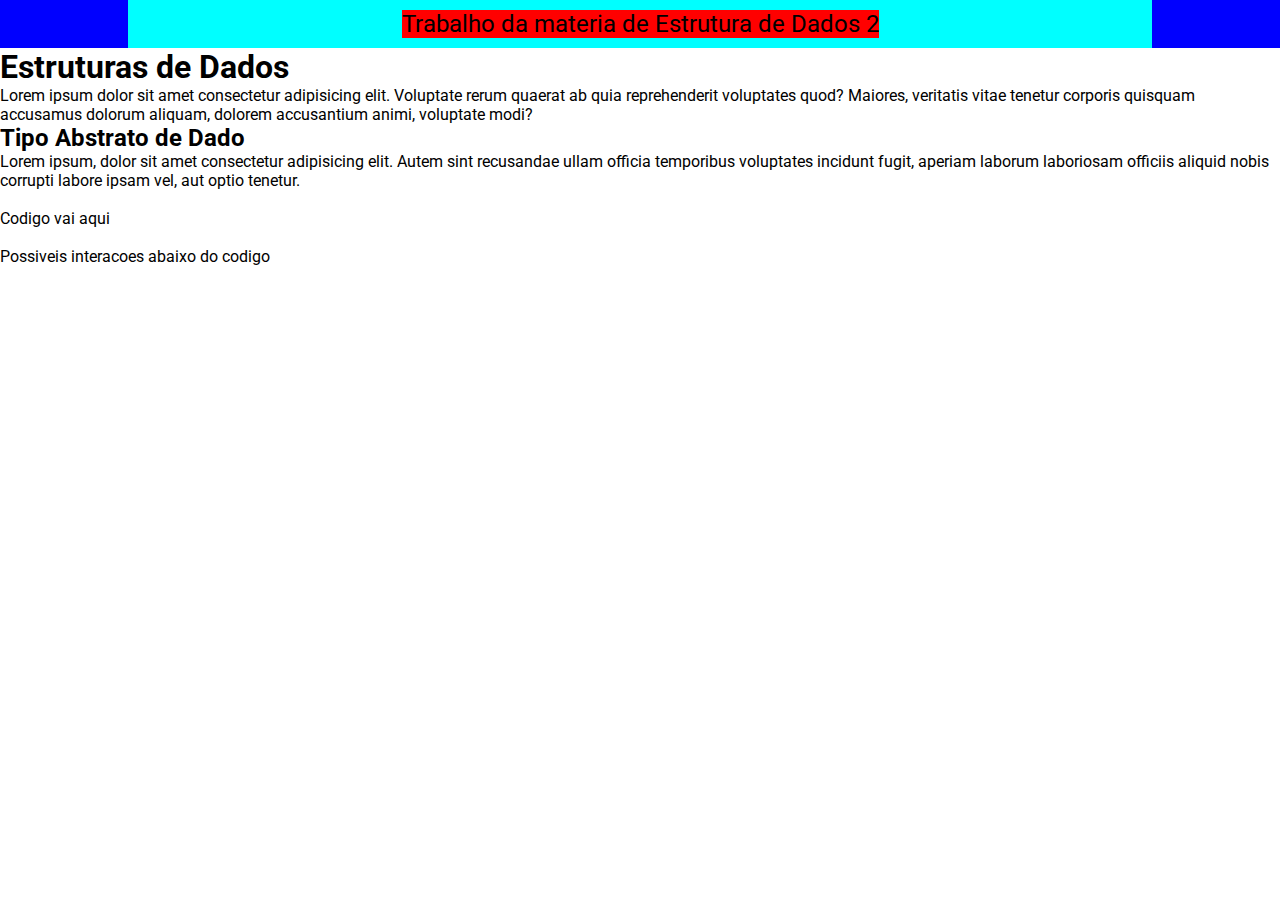
==== index.html @ 2c568358 "Change header structure and start styling" ====
<!DOCTYPE html>
<html lang="pt-BR">
<head>
    <meta charset="UTF-8">
    <meta name="viewport" content="width=device-width, initial-scale=1.0">
    <title>Estruturas de Dados</title>
    <link rel="stylesheet" href="style.css">
</head>
<body>
    <div class="header">
        <div class="container">
            <p class="title">Trabalho da materia de Estrutura de Dados 2</p>
        </div>
    </div>

    <div class="hero-container">
        <div class="hero">
            <h1>Estruturas de Dados</h1>
            <p>Lorem ipsum dolor sit amet consectetur adipisicing elit. Voluptate rerum quaerat ab quia reprehenderit voluptates quod? Maiores, veritatis vitae tenetur corporis quisquam accusamus dolorum aliquam, dolorem accusantium animi, voluptate modi?</p>
        </div>
    </div>

    <div class="adt-container">
        <!-- From now on, left includes the theory -->
        <div class="left">
            <h2>Tipo Abstrato de Dado</h2>
            <p>Lorem ipsum, dolor sit amet consectetur adipisicing elit. Autem sint recusandae ullam officia temporibus voluptates incidunt fugit, aperiam laborum laboriosam officiis aliquid nobis corrupti labore ipsam vel, aut optio tenetur.</p>
        </div>

        <!-- From now on, right includes the practice (code implementation with interactables?) -->
        <div class="right">
            <pre><code class="code">
Codigo vai aqui
            </code></pre>
            <p>Possiveis interacoes abaixo do codigo</p>
        </div>
    </div>
</body>
</html>
---- style.css ----
@import url('https://fonts.googleapis.com/css2?family=Roboto&display=swap');

* {
	font-family: 'Roboto', sans-serif;
	box-sizing: border-box;
	margin: 0;
}

body {
	display: flex;
	flex-direction: column;
}

.header {
	justify-content: center;
	padding: 0 10%;
	background-color: blue;

	.container {
		display: flex;
		justify-content: center;
		padding: 10px;
		background-color: aqua;

		.title {
			font-size: 24px;
			background-color: red;
		}
	}

}
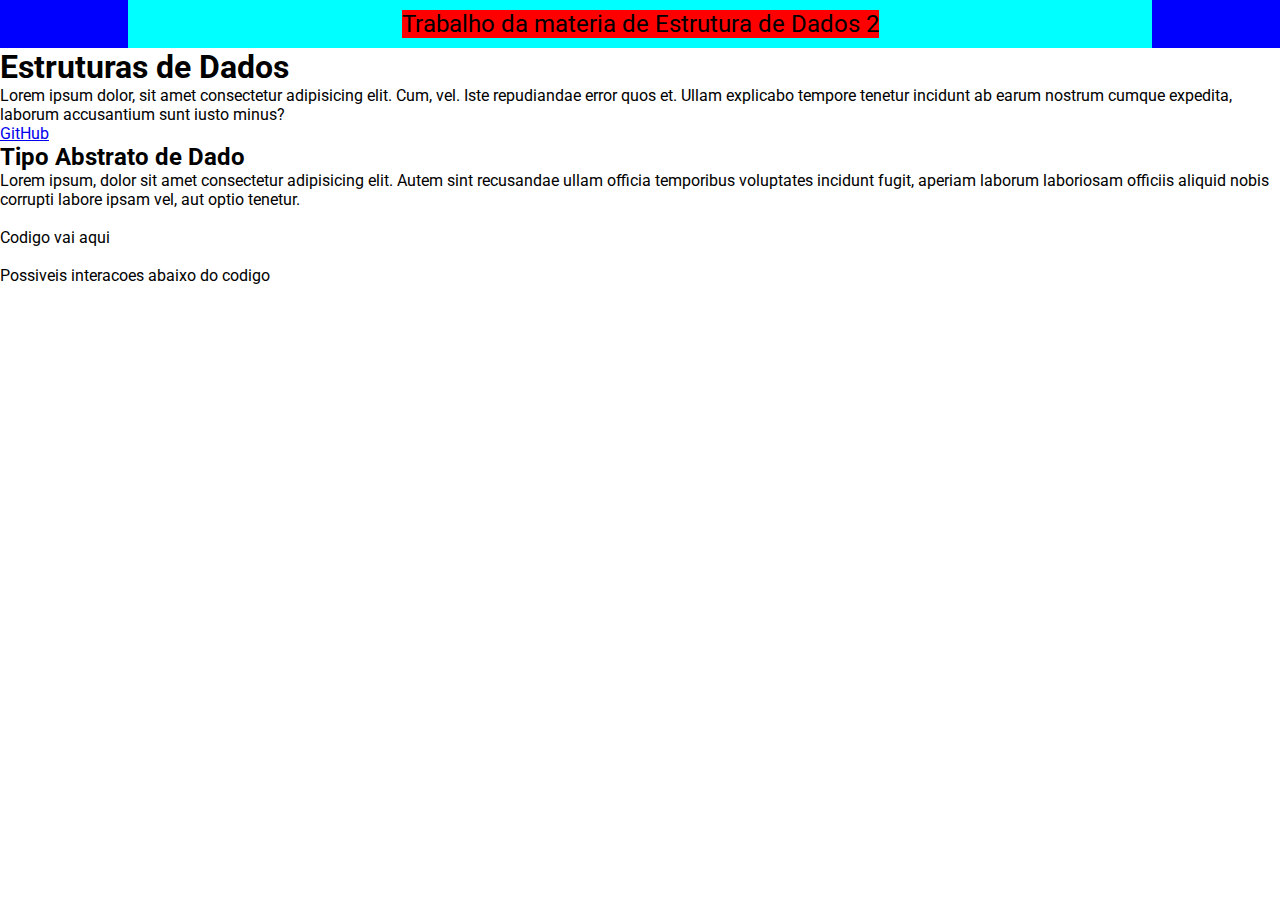
==== commit 4af400b5: "Change hero structure" ====
--- a/index.html
+++ b/index.html
@@ -13,14 +13,15 @@
         </div>
     </div>
 
-    <div class="hero-container">
-        <div class="hero">
-            <h1>Estruturas de Dados</h1>
-            <p>Lorem ipsum dolor sit amet consectetur adipisicing elit. Voluptate rerum quaerat ab quia reprehenderit voluptates quod? Maiores, veritatis vitae tenetur corporis quisquam accusamus dolorum aliquam, dolorem accusantium animi, voluptate modi?</p>
+    <div class="hero">
+        <div class="container">
+            <h1 class="title">Estruturas de Dados</h1>
+            <p class="subtext">Lorem ipsum dolor, sit amet consectetur adipisicing elit. Cum, vel. Iste repudiandae error quos et. Ullam explicabo tempore tenetur incidunt ab earum nostrum cumque expedita, laborum accusantium sunt iusto minus?</p>
+            <a class="github" href="https://github.com/OverlineJunior/data-structures-site">GitHub</a>
         </div>
     </div>
 
-    <div class="adt-container">
+    <div class="tad">
         <!-- From now on, left includes the theory -->
         <div class="left">
             <h2>Tipo Abstrato de Dado</h2>
--- a/style.css
+++ b/style.css
@@ -27,5 +27,4 @@
 			background-color: red;
 		}
 	}
-
 }
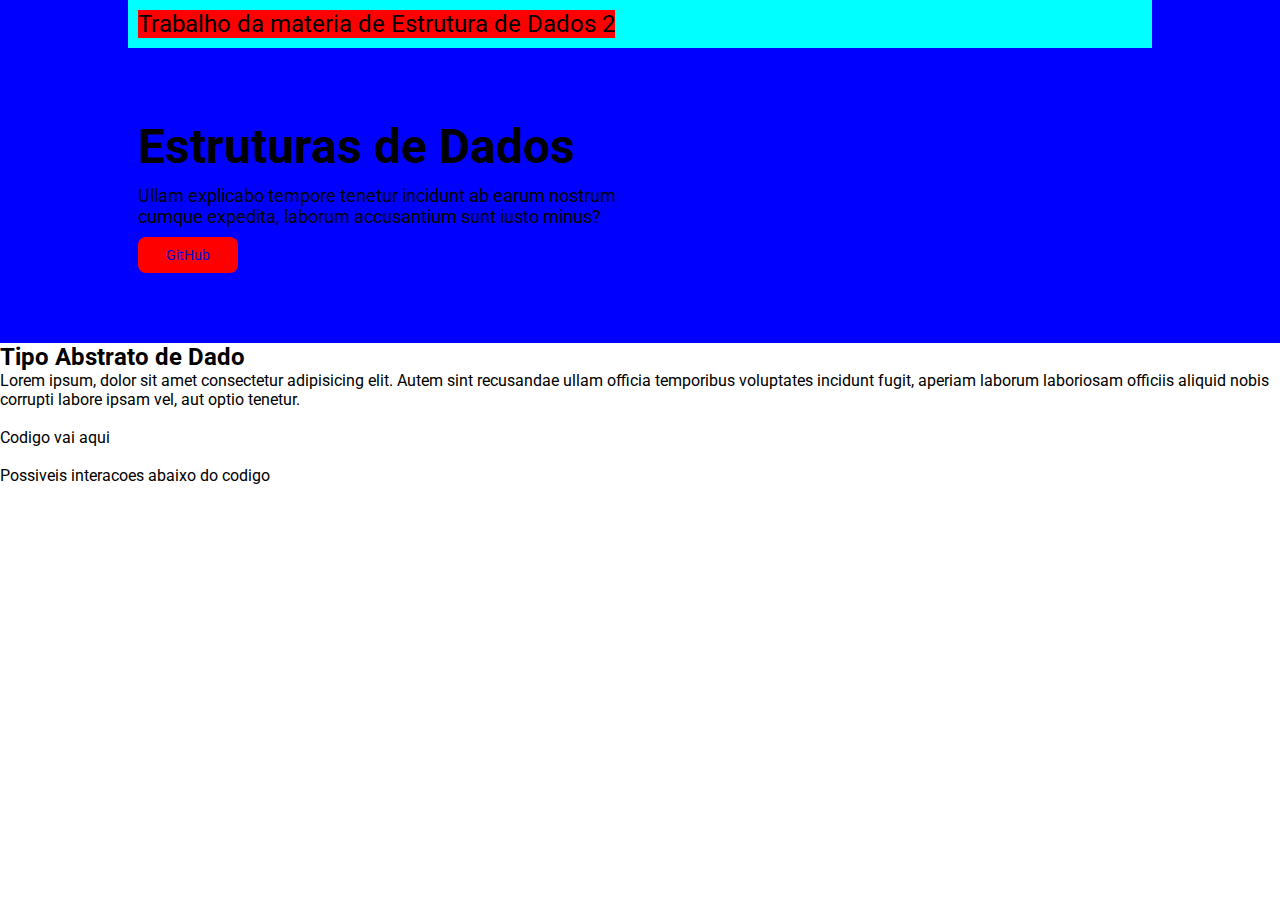
==== commit 6e29a7de: "Shorten hero's subtext" ====
--- a/index.html
+++ b/index.html
@@ -16,7 +16,7 @@
     <div class="hero">
         <div class="container">
             <h1 class="title">Estruturas de Dados</h1>
-            <p class="subtext">Lorem ipsum dolor, sit amet consectetur adipisicing elit. Cum, vel. Iste repudiandae error quos et. Ullam explicabo tempore tenetur incidunt ab earum nostrum cumque expedita, laborum accusantium sunt iusto minus?</p>
+            <p class="subtext">Ullam explicabo tempore tenetur incidunt ab earum nostrum cumque expedita, laborum accusantium sunt iusto minus?</p>
             <a class="github" href="https://github.com/OverlineJunior/data-structures-site">GitHub</a>
         </div>
     </div>
--- a/style.css
+++ b/style.css
@@ -16,15 +16,49 @@
 	padding: 0 10%;
 	background-color: blue;
 
+	.title {
+		font-size: 24px;
+		text-align: left;
+		background-color: red;
+	}
+
 	.container {
 		display: flex;
-		justify-content: center;
+		justify-content: space-between;
 		padding: 10px;
 		background-color: aqua;
-
-		.title {
-			font-size: 24px;
-			background-color: red;
-		}
 	}
 }
+
+.hero {
+	justify-content: center;
+	padding: 60px 0;
+	background-color: blue;
+
+	.title {
+		font-size: 48px;
+	}
+
+	.subtext {
+		font-size: 18px;
+	}
+
+	.github {
+		font-size: 14px;
+		text-align: center;
+		text-decoration: none;
+		width: 100px;
+		padding: 10px;
+		border-radius: 8px;
+		background-color: red;
+	}
+
+	.container {
+		display: flex;
+		flex-direction: column;
+		gap: 10px;
+		margin-left: 10%;
+		margin-right: 50%;
+		padding: 10px;
+	}
+}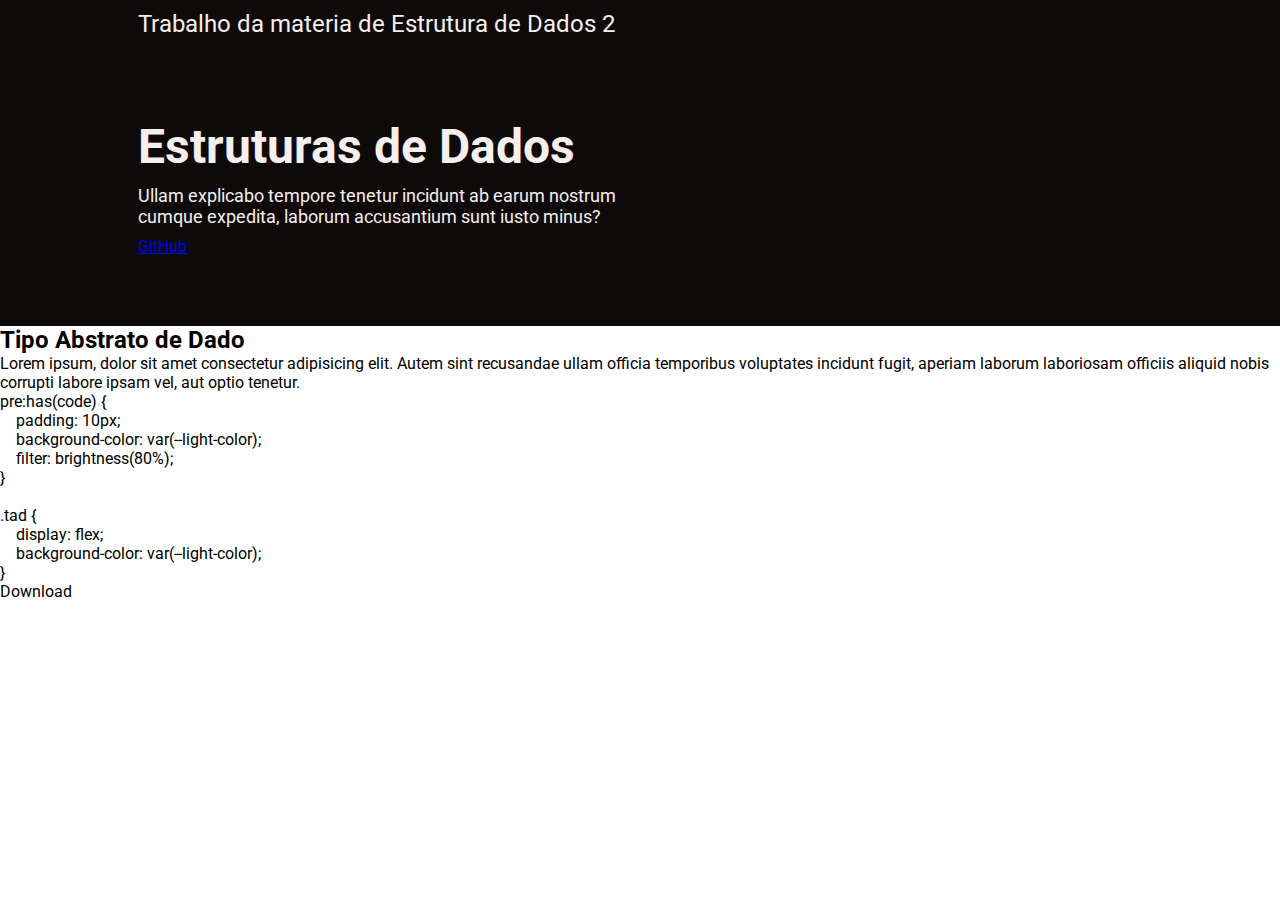
==== commit 4859f911: "Further structure the tad section and its new parent, data-structures section. Also make the github " ====
--- a/index.html
+++ b/index.html
@@ -17,23 +17,33 @@
         <div class="container">
             <h1 class="title">Estruturas de Dados</h1>
             <p class="subtext">Ullam explicabo tempore tenetur incidunt ab earum nostrum cumque expedita, laborum accusantium sunt iusto minus?</p>
-            <a class="github" href="https://github.com/OverlineJunior/data-structures-site">GitHub</a>
+            <a class="link-button" href="https://github.com/OverlineJunior/data-structures-site">GitHub</a>
         </div>
     </div>
 
-    <div class="tad">
-        <!-- From now on, left includes the theory -->
-        <div class="left">
-            <h2>Tipo Abstrato de Dado</h2>
-            <p>Lorem ipsum, dolor sit amet consectetur adipisicing elit. Autem sint recusandae ullam officia temporibus voluptates incidunt fugit, aperiam laborum laboriosam officiis aliquid nobis corrupti labore ipsam vel, aut optio tenetur.</p>
-        </div>
+    <div class="data-structures">
+        <div class="tad">
+            <!-- From now on, left includes the theory -->
+            <div class="left">
+                <h2 class="title">Tipo Abstrato de Dado</h2>
+                <p class="subtext">Lorem ipsum, dolor sit amet consectetur adipisicing elit. Autem sint recusandae ullam officia temporibus voluptates incidunt fugit, aperiam laborum laboriosam officiis aliquid nobis corrupti labore ipsam vel, aut optio tenetur.</p>
+            </div>
 
-        <!-- From now on, right includes the practice (code implementation with interactables?) -->
-        <div class="right">
-            <pre><code class="code">
-Codigo vai aqui
-            </code></pre>
-            <p>Possiveis interacoes abaixo do codigo</p>
+            <!-- From now on, right includes the practice (code implementation with interactables?) -->
+            <div class="right">
+<pre><code>pre:has(code) {
+    padding: 10px;
+    background-color: var(--light-color);
+    filter: brightness(80%);
+}
+
+.tad {
+    display: flex;
+    background-color: var(--light-color);
+}
+</code></pre>
+                <a class="link-button">Download</a>
+            </div>
         </div>
     </div>
 </body>
--- a/style.css
+++ b/style.css
@@ -1,4 +1,10 @@
 @import url('https://fonts.googleapis.com/css2?family=Roboto&display=swap');
+
+:root {
+	--dark-color: #0F0A0A;
+	--light-color: #F5EFED;
+	--accent-color: #EB5E55;
+}
 
 * {
 	font-family: 'Roboto', sans-serif;
@@ -14,33 +20,34 @@
 .header {
 	justify-content: center;
 	padding: 0 10%;
-	background-color: blue;
+	background-color: var(--dark-color);
 
 	.title {
 		font-size: 24px;
 		text-align: left;
-		background-color: red;
+		color: var(--light-color)
 	}
 
 	.container {
 		display: flex;
 		justify-content: space-between;
 		padding: 10px;
-		background-color: aqua;
 	}
 }
 
 .hero {
 	justify-content: center;
-	padding: 60px 0;
-	background-color: blue;
+	padding: 60px 10%;
+	background-color: var(--dark-color);
 
 	.title {
 		font-size: 48px;
+		color: var(--light-color);
 	}
 
 	.subtext {
 		font-size: 18px;
+		color: var(--light-color);
 	}
 
 	.github {
@@ -50,14 +57,14 @@
 		width: 100px;
 		padding: 10px;
 		border-radius: 8px;
-		background-color: red;
+		color: var(--light-color);
+		background-color: var(--accent-color);
 	}
 
 	.container {
 		display: flex;
 		flex-direction: column;
 		gap: 10px;
-		margin-left: 10%;
 		margin-right: 50%;
 		padding: 10px;
 	}
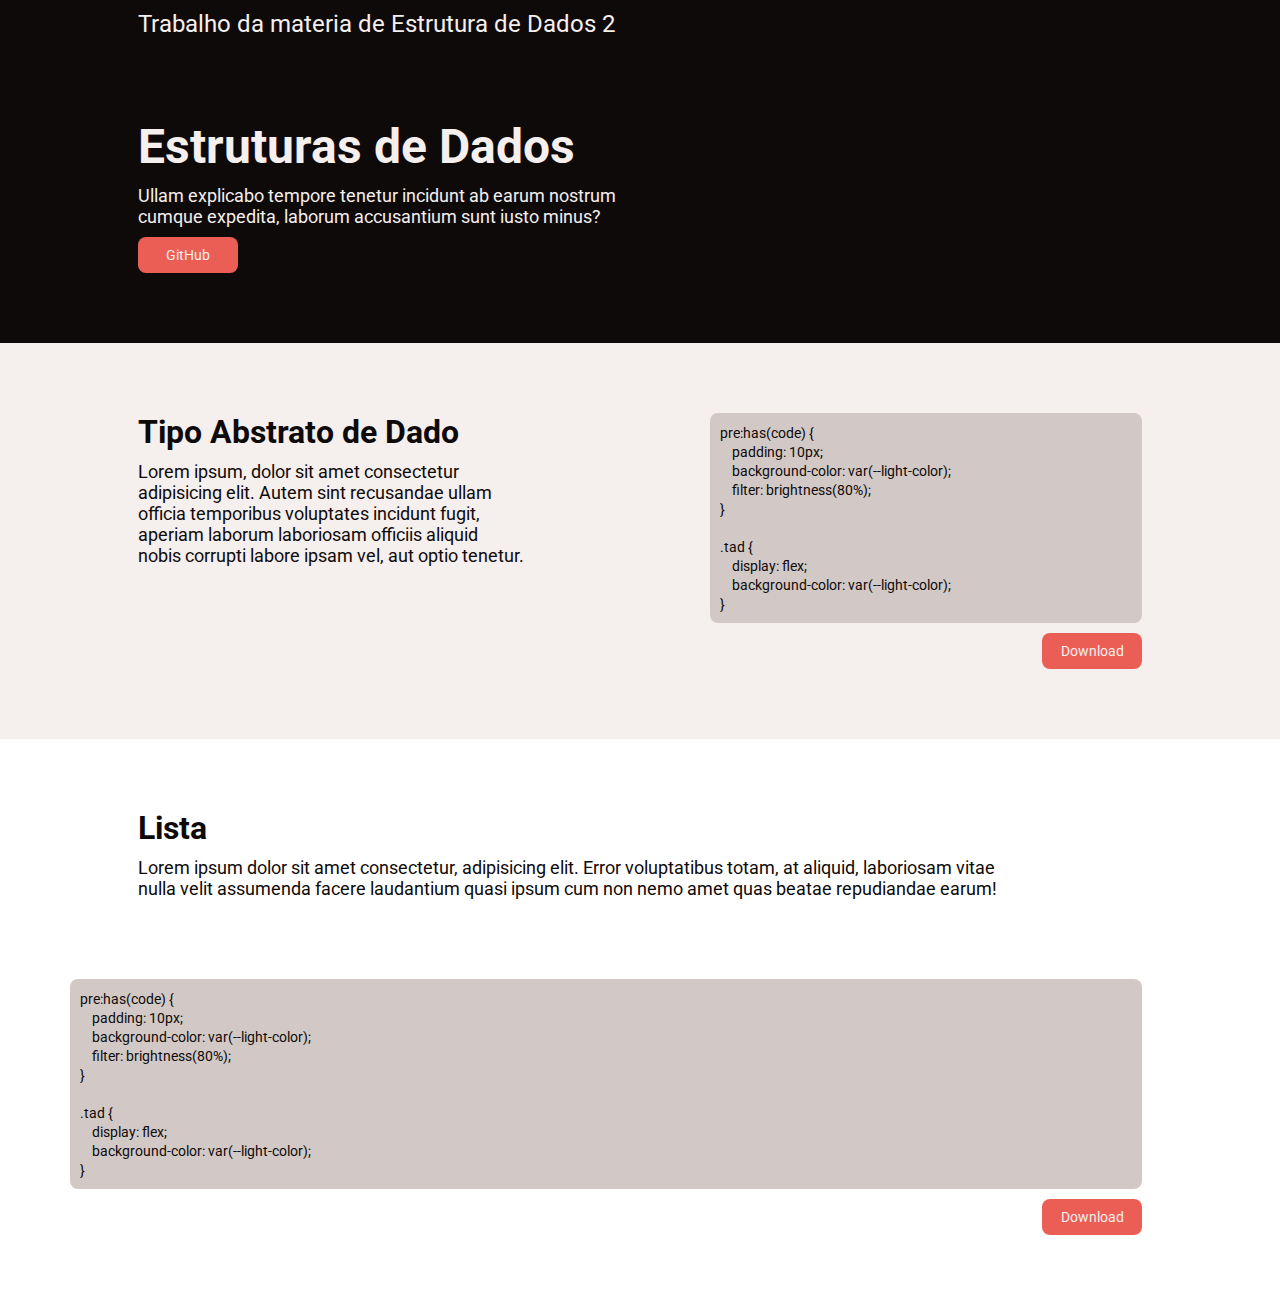
==== commit 152b4438: "Structure list" ====
--- a/index.html
+++ b/index.html
@@ -45,6 +45,29 @@
                 <a class="link-button">Download</a>
             </div>
         </div>
+
+        <div class="lista">
+            <div class="left">
+                <h1 class="title">Lista</h1>
+                <p class="subtext">Lorem ipsum dolor sit amet consectetur, adipisicing elit. Error voluptatibus totam, at aliquid, laboriosam vitae nulla velit assumenda facere laudantium quasi ipsum cum non nemo amet quas beatae repudiandae earum!</p>
+            </div>
+
+            <div class="right">
+<pre><code>pre:has(code) {
+    padding: 10px;
+    background-color: var(--light-color);
+    filter: brightness(80%);
+}
+
+.tad {
+    display: flex;
+    background-color: var(--light-color);
+}
+</code></pre>
+
+                <a class="link-button">Download</a>
+            </div>
+        </div>
     </div>
 </body>
 </html>
--- a/style.css
+++ b/style.css
@@ -1,8 +1,10 @@
 @import url('https://fonts.googleapis.com/css2?family=Roboto&display=swap');
 
 :root {
-	--dark-color: #0F0A0A;
-	--light-color: #F5EFED;
+	--darker-color: #0F0A0A;
+	--dark-color: #332727;
+	--lighter-color: #F5EFED;
+	--light-color: #D2C9C6;
 	--accent-color: #EB5E55;
 }
 
@@ -17,15 +19,37 @@
 	flex-direction: column;
 }
 
+.link-button {
+	font-size: 14px;
+	text-align: center;
+	text-decoration: none;
+	width: 100px;
+	padding: 10px;
+	border-radius: 8px;
+	color: var(--lighter-color);
+	background-color: var(--accent-color);
+}
+
+pre:has(code) {
+	padding: 10px;
+	border-radius: 8px;
+	background-color: var(--light-color);
+}
+
+code {
+	font-size: 14px;
+	color: var(--darker-color);
+}
+
 .header {
 	justify-content: center;
 	padding: 0 10%;
-	background-color: var(--dark-color);
+	background-color: var(--darker-color);
 
 	.title {
 		font-size: 24px;
 		text-align: left;
-		color: var(--light-color)
+		color: var(--lighter-color)
 	}
 
 	.container {
@@ -38,27 +62,16 @@
 .hero {
 	justify-content: center;
 	padding: 60px 10%;
-	background-color: var(--dark-color);
+	background-color: var(--darker-color);
 
 	.title {
 		font-size: 48px;
-		color: var(--light-color);
+		color: var(--lighter-color);
 	}
 
 	.subtext {
 		font-size: 18px;
-		color: var(--light-color);
-	}
-
-	.github {
-		font-size: 14px;
-		text-align: center;
-		text-decoration: none;
-		width: 100px;
-		padding: 10px;
-		border-radius: 8px;
-		color: var(--light-color);
-		background-color: var(--accent-color);
+		color: var(--lighter-color);
 	}
 
 	.container {
@@ -68,4 +81,46 @@
 		margin-right: 50%;
 		padding: 10px;
 	}
-}+}
+
+.data-structures {
+	.title {
+		font-size: 32px;
+		text-wrap: balance;
+		color: var(--darker-color);
+	}
+
+	.subtext {
+		font-size: 18px;
+		text-wrap: balance;
+		color: var(--darker-color);
+	}
+
+	.left, .right {
+		display: flex;
+		flex-direction: column;
+		flex: 1;
+		gap: 10px;
+		padding: 10px;
+		margin: 60px 0;
+	}
+
+	.left {
+		margin-left: 10%;
+		margin-right: 60px;
+	}
+
+	.right {
+		margin-left: 60px;
+		margin-right: 10%;
+	}
+
+	.right .link-button {
+		align-self: flex-end;
+	}
+}
+
+.tad {
+	display: flex;
+	background-color: var(--lighter-color);
+}
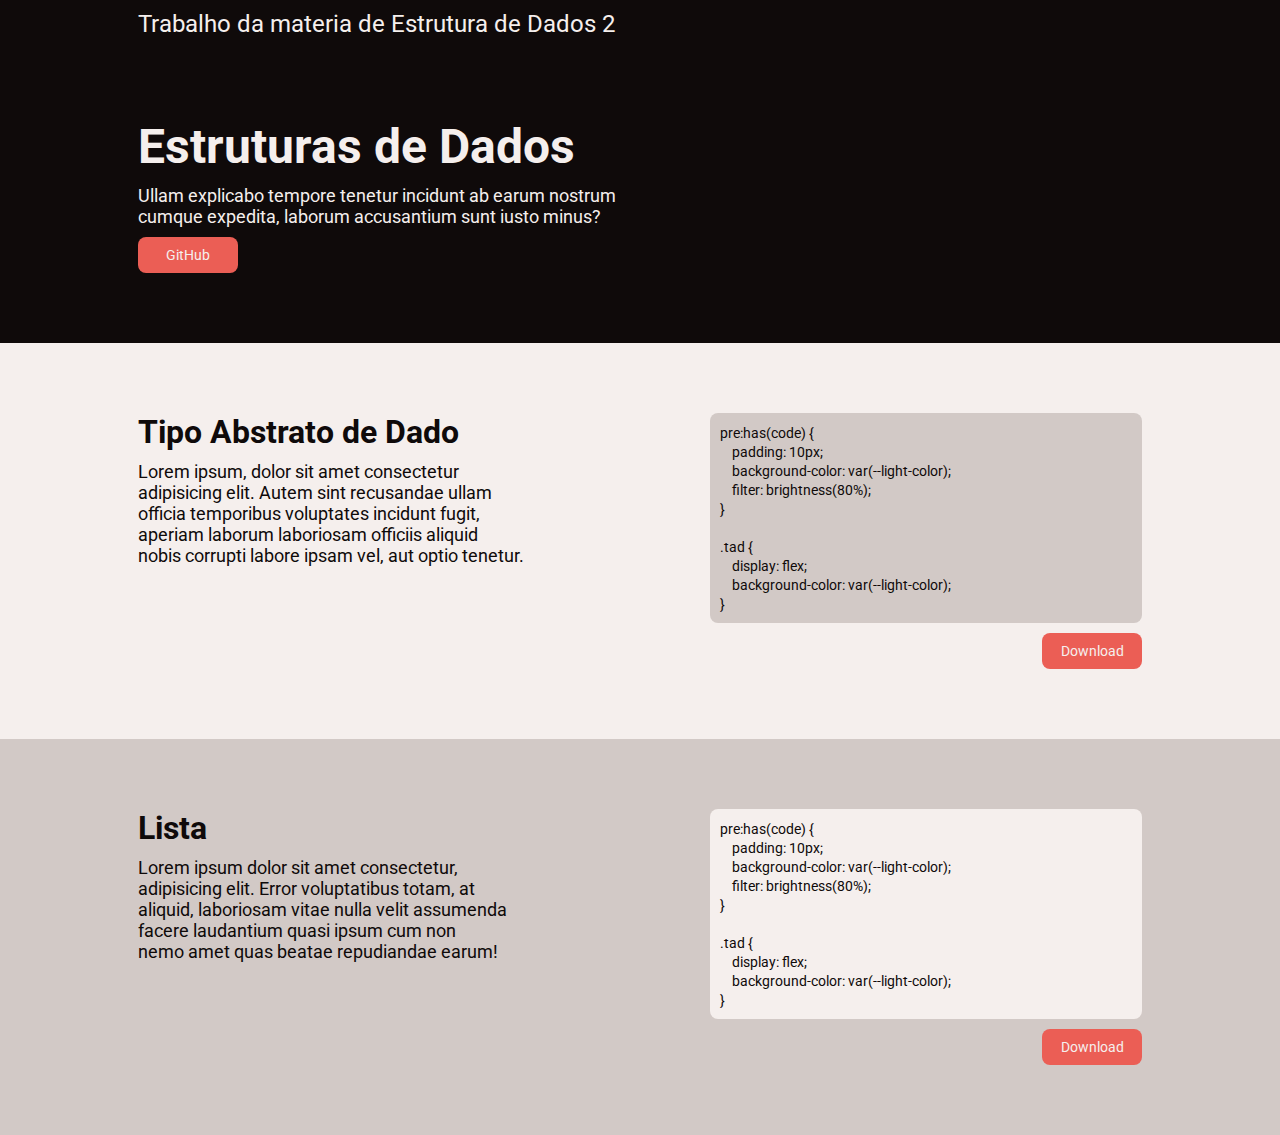
==== commit 1c0956af: "Fix list title being h1 instead of h2" ====
--- a/index.html
+++ b/index.html
@@ -48,7 +48,7 @@
 
         <div class="lista">
             <div class="left">
-                <h1 class="title">Lista</h1>
+                <h2 class="title">Lista</h2>
                 <p class="subtext">Lorem ipsum dolor sit amet consectetur, adipisicing elit. Error voluptatibus totam, at aliquid, laboriosam vitae nulla velit assumenda facere laudantium quasi ipsum cum non nemo amet quas beatae repudiandae earum!</p>
             </div>
 
--- a/style.css
+++ b/style.css
@@ -33,7 +33,6 @@
 pre:has(code) {
 	padding: 10px;
 	border-radius: 8px;
-	background-color: var(--light-color);
 }
 
 code {
@@ -123,4 +122,17 @@
 .tad {
 	display: flex;
 	background-color: var(--lighter-color);
+
+	pre {
+		background-color: var(--light-color);
+	}
 }
+
+.lista {
+	display: flex;
+	background-color: var(--light-color);
+
+	pre {
+		background-color: var(--lighter-color);
+	}
+}
